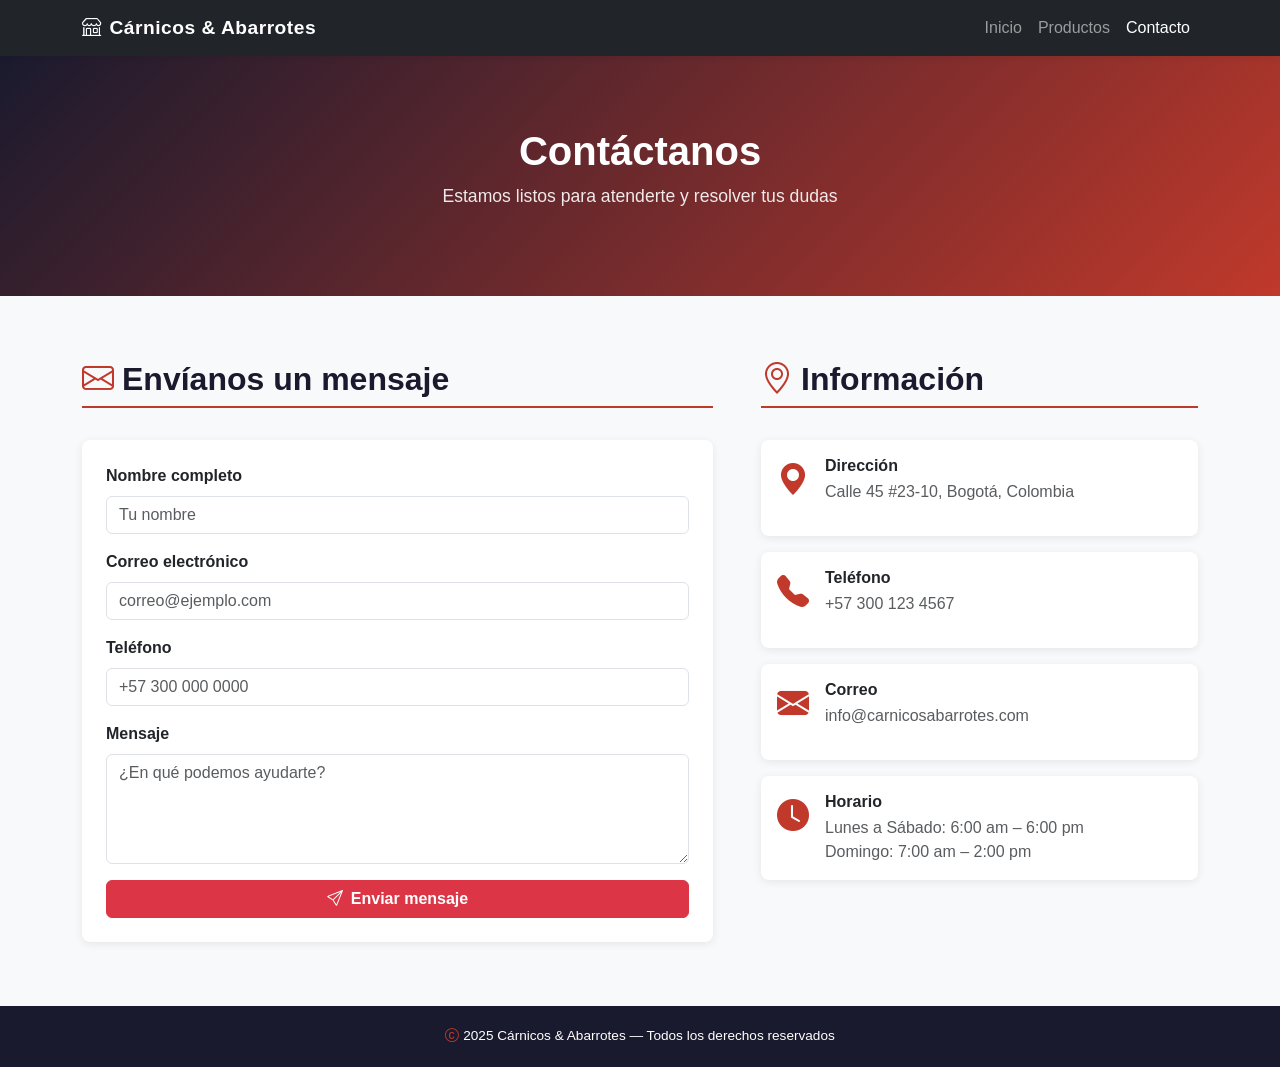
==== contacto.html @ 812d62d0 "feat: Agrega página de contacto" ====
<!DOCTYPE html>
<html lang="es">
<head>
    <meta charset="UTF-8">
    <meta name="viewport" content="width=device-width, initial-scale=1.0">
    <title>Contacto</title>
    <link href="https://cdn.jsdelivr.net/npm/bootstrap@5.3.0/dist/css/bootstrap.min.css" rel="stylesheet">
    <link rel="stylesheet" href="https://cdn.jsdelivr.net/npm/bootstrap-icons@1.11.0/font/bootstrap-icons.css">
    <link rel="stylesheet" href="css/style.css">
</head>
<body>

    <!-- Navbar -->
    <nav class="navbar navbar-expand-lg navbar-dark bg-dark">
        <div class="container">
            <a class="navbar-brand fw-bold" href="index.html">
                <i class="bi bi-shop me-2"></i>Cárnicos & Abarrotes
            </a>
            <button class="navbar-toggler" type="button" data-bs-toggle="collapse" data-bs-target="#navMenu">
                <span class="navbar-toggler-icon"></span>
            </button>
            <div class="collapse navbar-collapse" id="navMenu">
                <ul class="navbar-nav ms-auto">
                    <li class="nav-item"><a class="nav-link" href="index.html">Inicio</a></li>
                    <li class="nav-item"><a class="nav-link" href="productos.html">Productos</a></li>
                    <li class="nav-item"><a class="nav-link active" href="contacto.html">Contacto</a></li>
                </ul>
            </div>
        </div>
    </nav>

    <!-- Hero -->
    <section class="hero text-white text-center">
        <div class="container">
            <h1>Contáctanos</h1>
            <p>Estamos listos para atenderte y resolver tus dudas</p>
        </div>
    </section>

    <!-- Contenido -->
    <section class="section">
        <div class="container">
            <div class="row g-5">

                <!-- Formulario -->
                <div class="col-lg-7">
                    <h2 class="section-title">
                        <i class="bi bi-envelope me-2"></i>Envíanos un mensaje
                    </h2>
                    <div class="card">
                        <div class="card-body p-4">
                            <div class="mb-3">
                                <label class="form-label fw-semibold">Nombre completo</label>
                                <input type="text" class="form-control" placeholder="Tu nombre">
                            </div>
                            <div class="mb-3">
                                <label class="form-label fw-semibold">Correo electrónico</label>
                                <input type="email" class="form-control" placeholder="correo@ejemplo.com">
                            </div>
                            <div class="mb-3">
                                <label class="form-label fw-semibold">Teléfono</label>
                                <input type="tel" class="form-control" placeholder="+57 300 000 0000">
                            </div>
                            <div class="mb-3">
                                <label class="form-label fw-semibold">Mensaje</label>
                                <textarea class="form-control" rows="4" placeholder="¿En qué podemos ayudarte?"></textarea>
                            </div>
                            <button class="btn btn-danger w-100 fw-bold">
                                <i class="bi bi-send me-2"></i>Enviar mensaje
                            </button>
                        </div>
                    </div>
                </div>

                <!-- Info de contacto -->
                <div class="col-lg-5">
                    <h2 class="section-title">
                        <i class="bi bi-geo-alt me-2"></i>Información
                    </h2>

                    <div class="card mb-3">
                        <div class="card-body d-flex align-items-start gap-3">
                            <div class="card-icon red">
                                <i class="bi bi-geo-alt-fill"></i>
                            </div>
                            <div>
                                <h6 class="fw-bold mb-1">Dirección</h6>
                                <p class="text-muted mb-0">Calle 45 #23-10, Bogotá, Colombia</p>
                            </div>
                        </div>
                    </div>

                    <div class="card mb-3">
                        <div class="card-body d-flex align-items-start gap-3">
                            <div class="card-icon red">
                                <i class="bi bi-telephone-fill"></i>
                            </div>
                            <div>
                                <h6 class="fw-bold mb-1">Teléfono</h6>
                                <p class="text-muted mb-0">+57 300 123 4567</p>
                            </div>
                        </div>
                    </div>

                    <div class="card mb-3">
                        <div class="card-body d-flex align-items-start gap-3">
                            <div class="card-icon red">
                                <i class="bi bi-envelope-fill"></i>
                            </div>
                            <div>
                                <h6 class="fw-bold mb-1">Correo</h6>
                                <p class="text-muted mb-0">info@carnicosabarrotes.com</p>
                            </div>
                        </div>
                    </div>

                    <div class="card">
                        <div class="card-body d-flex align-items-start gap-3">
                            <div class="card-icon red">
                                <i class="bi bi-clock-fill"></i>
                            </div>
                            <div>
                                <h6 class="fw-bold mb-1">Horario</h6>
                                <p class="text-muted mb-0">Lunes a Sábado: 6:00 am – 6:00 pm</p>
                                <p class="text-muted mb-0">Domingo: 7:00 am – 2:00 pm</p>
                            </div>
                        </div>
                    </div>
                </div>

            </div>
        </div>
    </section>

    <!-- Footer -->
    <footer class="footer">
        <i class="bi bi-c-circle me-1"></i>2025 Cárnicos & Abarrotes — Todos los derechos reservados
    </footer>

    <script src="https://cdn.jsdelivr.net/npm/bootstrap@5.3.0/dist/js/bootstrap.bundle.min.js"></script>
</body>
</html>
---- css/style.css ----
/* =====================
   VARIABLES Y BASE
===================== */
:root {
    --color-primary:    #c0392b;
    --color-dark:       #1a1a2e;
    --color-light:      #f8f9fa;
    --color-muted:      #6c757d;
    --shadow-sm:        0 2px 8px rgba(0,0,0,0.08);
    --shadow-md:        0 8px 20px rgba(0,0,0,0.12);
    --transition:       0.2s ease;
    --border-radius:    0.5rem;
}

* {
    margin: 0;
    padding: 0;
    box-sizing: border-box;
}

body {
    font-family: 'Segoe UI', sans-serif;
    color: var(--color-dark);
    background-color: var(--color-light);
}

/* =====================
   NAVBAR
===================== */
.navbar {
    box-shadow: var(--shadow-sm);
}

.navbar-brand {
    font-size: 1.2rem;
    letter-spacing: 0.5px;
}

/* =====================
   HERO
===================== */
.hero {
    min-height: 240px;
    display: flex;
    align-items: center;
    background: linear-gradient(135deg, var(--color-dark), var(--color-primary));
}

.hero h1 {
    font-size: 2.5rem;
    font-weight: 700;
}

.hero p {
    font-size: 1.1rem;
    opacity: 0.9;
}

/* =====================
   SECCIONES
===================== */
.section {
    padding: 4rem 0;
}

.section-title {
    font-weight: 700;
    border-bottom: 2px solid var(--color-primary);
    padding-bottom: 0.5rem;
    margin-bottom: 2rem;
}

.section-title i {
    color: var(--color-primary);
}

/* =====================
   CARDS
===================== */
.card {
    border: none;
    border-radius: var(--border-radius);
    box-shadow: var(--shadow-sm);
    transition: transform var(--transition), box-shadow var(--transition);
}

.card:hover {
    transform: translateY(-5px);
    box-shadow: var(--shadow-md);
}

.card-icon {
    font-size: 2rem;
    margin-bottom: 1rem;
}

.card-icon.red     { color: var(--color-primary); }
.card-icon.yellow  { color: #e67e22; }
.card-icon.blue    { color: #2980b9; }
.card-icon.green   { color: #27ae60; }
.card-icon.gray    { color: var(--color-muted); }

/* =====================
   BADGES
===================== */
.badge-available {
    background-color: var(--color-primary);
    color: #fff;
    padding: 0.35em 0.75em;
    border-radius: 50px;
    font-size: 0.75rem;
}

.badge-limited {
    background-color: #e67e22;
    color: #fff;
    padding: 0.35em 0.75em;
    border-radius: 50px;
    font-size: 0.75rem;
}

/* =====================
   FOOTER
===================== */
.footer {
    background-color: var(--color-dark);
    color: #fff;
    text-align: center;
    padding: 1.25rem 0;
    font-size: 0.85rem;
}

.footer i {
    color: var(--color-primary);
}
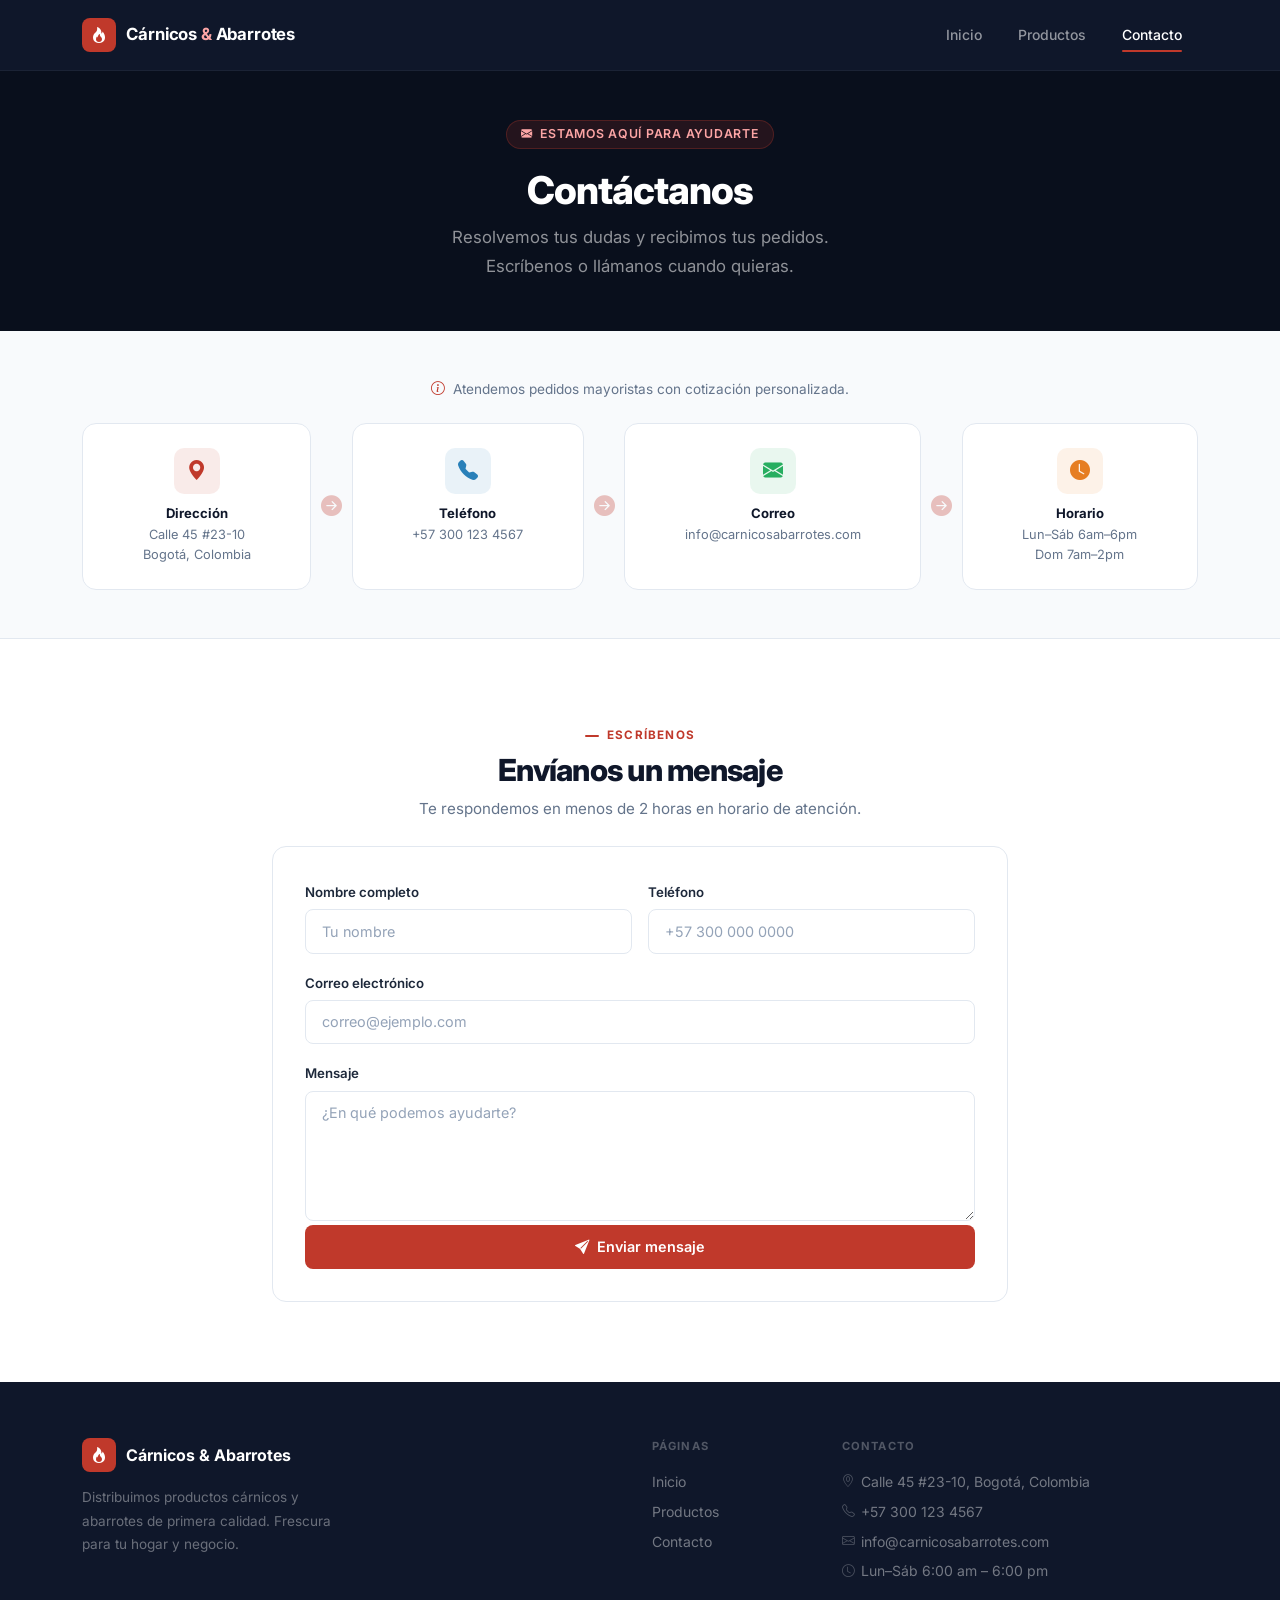
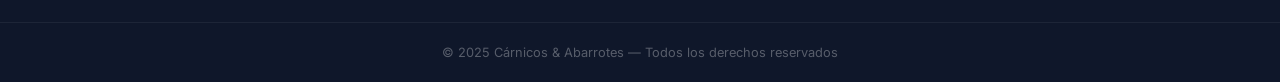
==== commit cab85442: "feat: Documentación" ====
--- a/contacto.html
+++ b/contacto.html
@@ -3,7 +3,7 @@
 <head>
     <meta charset="UTF-8">
     <meta name="viewport" content="width=device-width, initial-scale=1.0">
-    <title>Contacto</title>
+    <title>Contacto — Cárnicos & Abarrotes</title>
     <link href="https://cdn.jsdelivr.net/npm/bootstrap@5.3.0/dist/css/bootstrap.min.css" rel="stylesheet">
     <link rel="stylesheet" href="https://cdn.jsdelivr.net/npm/bootstrap-icons@1.11.0/font/bootstrap-icons.css">
     <link rel="stylesheet" href="css/style.css">
@@ -11,16 +11,17 @@
 <body>
 
     <!-- Navbar -->
-    <nav class="navbar navbar-expand-lg navbar-dark bg-dark">
+    <nav class="navbar navbar-expand-lg navbar-dark">
         <div class="container">
-            <a class="navbar-brand fw-bold" href="index.html">
-                <i class="bi bi-shop me-2"></i>Cárnicos & Abarrotes
+            <a class="navbar-brand" href="index.html">
+                <div class="logo-mark"><i class="bi bi-fire"></i></div>
+                <span class="brand-name">Cárnicos <em>&amp;</em> Abarrotes</span>
             </a>
             <button class="navbar-toggler" type="button" data-bs-toggle="collapse" data-bs-target="#navMenu">
                 <span class="navbar-toggler-icon"></span>
             </button>
             <div class="collapse navbar-collapse" id="navMenu">
-                <ul class="navbar-nav ms-auto">
+                <ul class="navbar-nav ms-auto gap-1">
                     <li class="nav-item"><a class="nav-link" href="index.html">Inicio</a></li>
                     <li class="nav-item"><a class="nav-link" href="productos.html">Productos</a></li>
                     <li class="nav-item"><a class="nav-link active" href="contacto.html">Contacto</a></li>
@@ -29,114 +30,157 @@
         </div>
     </nav>
 
-    <!-- Hero -->
-    <section class="hero text-white text-center">
-        <div class="container">
-            <h1>Contáctanos</h1>
-            <p>Estamos listos para atenderte y resolver tus dudas</p>
+    <!-- Hero con imagen de fondo parallax -->
+    <section class="hero hero-small hero-bg-image"
+             style="background-image: url('https://images.unsplash.com/photo-1555396273-367ea4eb4db5?auto=format&w=1920&q=80');">
+        <div class="parallax-overlay"></div>
+        <div class="container text-center">
+            <div class="hero-content">
+                <div class="hero-eyebrow">
+                    <i class="bi bi-envelope-fill"></i> Estamos aquí para ayudarte
+                </div>
+                <h1>Contáctanos</h1>
+                <p class="hero-subtitle">
+                    Resolvemos tus dudas y recibimos tus pedidos. Escríbenos o llámanos cuando quieras.
+                </p>
+            </div>
         </div>
     </section>
 
-    <!-- Contenido -->
-    <section class="section">
+    <!-- Barra de información horizontal -->
+    <section class="section" style="padding:3rem 0; background-color:#f8fafc; border-bottom:1px solid #e2e8f0;">
         <div class="container">
-            <div class="row g-5">
 
-                <!-- Formulario -->
-                <div class="col-lg-7">
-                    <h2 class="section-title">
-                        <i class="bi bi-envelope me-2"></i>Envíanos un mensaje
-                    </h2>
-                    <div class="card">
-                        <div class="card-body p-4">
-                            <div class="mb-3">
-                                <label class="form-label fw-semibold">Nombre completo</label>
-                                <input type="text" class="form-control" placeholder="Tu nombre">
-                            </div>
-                            <div class="mb-3">
-                                <label class="form-label fw-semibold">Correo electrónico</label>
-                                <input type="email" class="form-control" placeholder="correo@ejemplo.com">
-                            </div>
-                            <div class="mb-3">
-                                <label class="form-label fw-semibold">Teléfono</label>
-                                <input type="tel" class="form-control" placeholder="+57 300 000 0000">
-                            </div>
-                            <div class="mb-3">
-                                <label class="form-label fw-semibold">Mensaje</label>
-                                <textarea class="form-control" rows="4" placeholder="¿En qué podemos ayudarte?"></textarea>
-                            </div>
-                            <button class="btn btn-danger w-100 fw-bold">
-                                <i class="bi bi-send me-2"></i>Enviar mensaje
-                            </button>
-                        </div>
-                    </div>
+            <p class="text-center mb-4" style="font-size:0.85rem; color:var(--muted);">
+                <i class="bi bi-info-circle me-1" style="color:var(--primary);"></i>
+                Atendemos pedidos mayoristas con cotización personalizada.
+            </p>
+
+            <!-- 4 items horizontales con flechas entre ellos -->
+            <div class="d-flex flex-column flex-md-row align-items-stretch gap-2 gap-md-0">
+
+                <div class="info-bar-item flex-fill anim-1">
+                    <div class="icon-wrap icon-red"><i class="bi bi-geo-alt-fill"></i></div>
+                    <h6>Dirección</h6>
+                    <p>Calle 45 #23-10<br>Bogotá, Colombia</p>
                 </div>
 
-                <!-- Info de contacto -->
-                <div class="col-lg-5">
-                    <h2 class="section-title">
-                        <i class="bi bi-geo-alt me-2"></i>Información
-                    </h2>
+                <div class="info-bar-sep d-none d-md-flex">
+                    <i class="bi bi-arrow-right-circle-fill"></i>
+                </div>
 
-                    <div class="card mb-3">
-                        <div class="card-body d-flex align-items-start gap-3">
-                            <div class="card-icon red">
-                                <i class="bi bi-geo-alt-fill"></i>
-                            </div>
-                            <div>
-                                <h6 class="fw-bold mb-1">Dirección</h6>
-                                <p class="text-muted mb-0">Calle 45 #23-10, Bogotá, Colombia</p>
-                            </div>
-                        </div>
-                    </div>
+                <div class="info-bar-item flex-fill anim-2">
+                    <div class="icon-wrap icon-blue"><i class="bi bi-telephone-fill"></i></div>
+                    <h6>Teléfono</h6>
+                    <p>+57 300 123 4567</p>
+                </div>
 
-                    <div class="card mb-3">
-                        <div class="card-body d-flex align-items-start gap-3">
-                            <div class="card-icon red">
-                                <i class="bi bi-telephone-fill"></i>
-                            </div>
-                            <div>
-                                <h6 class="fw-bold mb-1">Teléfono</h6>
-                                <p class="text-muted mb-0">+57 300 123 4567</p>
-                            </div>
-                        </div>
-                    </div>
+                <div class="info-bar-sep d-none d-md-flex">
+                    <i class="bi bi-arrow-right-circle-fill"></i>
+                </div>
 
-                    <div class="card mb-3">
-                        <div class="card-body d-flex align-items-start gap-3">
-                            <div class="card-icon red">
-                                <i class="bi bi-envelope-fill"></i>
-                            </div>
-                            <div>
-                                <h6 class="fw-bold mb-1">Correo</h6>
-                                <p class="text-muted mb-0">info@carnicosabarrotes.com</p>
-                            </div>
-                        </div>
-                    </div>
+                <div class="info-bar-item flex-fill anim-3">
+                    <div class="icon-wrap icon-green"><i class="bi bi-envelope-fill"></i></div>
+                    <h6>Correo</h6>
+                    <p>info@carnicosabarrotes.com</p>
+                </div>
 
-                    <div class="card">
-                        <div class="card-body d-flex align-items-start gap-3">
-                            <div class="card-icon red">
-                                <i class="bi bi-clock-fill"></i>
-                            </div>
-                            <div>
-                                <h6 class="fw-bold mb-1">Horario</h6>
-                                <p class="text-muted mb-0">Lunes a Sábado: 6:00 am – 6:00 pm</p>
-                                <p class="text-muted mb-0">Domingo: 7:00 am – 2:00 pm</p>
-                            </div>
-                        </div>
-                    </div>
+                <div class="info-bar-sep d-none d-md-flex">
+                    <i class="bi bi-arrow-right-circle-fill"></i>
+                </div>
+
+                <div class="info-bar-item flex-fill anim-4">
+                    <div class="icon-wrap icon-yellow"><i class="bi bi-clock-fill"></i></div>
+                    <h6>Horario</h6>
+                    <p>Lun–Sáb 6am–6pm<br>Dom 7am–2pm</p>
                 </div>
 
             </div>
         </div>
     </section>
 
+    <!-- Formulario centrado -->
+    <section class="section">
+        <div class="container">
+            <div class="row justify-content-center">
+                <div class="col-lg-8">
+
+                    <div class="text-center mb-4">
+                        <p class="section-label justify-content-center">Escríbenos</p>
+                        <h2 class="section-title">Envíanos un mensaje</h2>
+                        <p class="section-desc">Te respondemos en menos de 2 horas en horario de atención.</p>
+                    </div>
+
+                    <div class="form-card">
+                        <div class="row g-3">
+                            <div class="col-sm-6">
+                                <label class="form-label">Nombre completo</label>
+                                <input type="text" class="form-control" placeholder="Tu nombre">
+                            </div>
+                            <div class="col-sm-6">
+                                <label class="form-label">Teléfono</label>
+                                <input type="tel" class="form-control" placeholder="+57 300 000 0000">
+                            </div>
+                            <div class="col-12">
+                                <label class="form-label">Correo electrónico</label>
+                                <input type="email" class="form-control" placeholder="correo@ejemplo.com">
+                            </div>
+                            <div class="col-12">
+                                <label class="form-label">Mensaje</label>
+                                <textarea class="form-control" rows="5" placeholder="¿En qué podemos ayudarte?"></textarea>
+                            </div>
+                            <div class="col-12 mt-1">
+                                <button class="btn-red w-100 justify-content-center">
+                                    <i class="bi bi-send-fill"></i> Enviar mensaje
+                                </button>
+                            </div>
+                        </div>
+                    </div>
+
+                </div>
+            </div>
+        </div>
+    </section>
+
     <!-- Footer -->
     <footer class="footer">
-        <i class="bi bi-c-circle me-1"></i>2025 Cárnicos & Abarrotes — Todos los derechos reservados
+        <div class="footer-main">
+            <div class="container">
+                <div class="row g-4">
+                    <div class="col-lg-4 col-md-6">
+                        <a href="index.html" class="footer-brand-link">
+                            <div class="logo-mark"><i class="bi bi-fire"></i></div>
+                            Cárnicos & Abarrotes
+                        </a>
+                        <p class="footer-about">Distribuimos productos cárnicos y abarrotes de primera calidad. Frescura para tu hogar y negocio.</p>
+                    </div>
+                    <div class="col-lg-2 col-md-3 offset-lg-2">
+                        <p class="footer-heading">Páginas</p>
+                        <ul class="footer-links">
+                            <li><a href="index.html">Inicio</a></li>
+                            <li><a href="productos.html">Productos</a></li>
+                            <li><a href="contacto.html">Contacto</a></li>
+                        </ul>
+                    </div>
+                    <div class="col-lg-4 col-md-6">
+                        <p class="footer-heading">Contacto</p>
+                        <ul class="footer-links">
+                            <li><i class="bi bi-geo-alt"></i> Calle 45 #23-10, Bogotá, Colombia</li>
+                            <li><i class="bi bi-telephone"></i> +57 300 123 4567</li>
+                            <li><i class="bi bi-envelope"></i> info@carnicosabarrotes.com</li>
+                            <li><i class="bi bi-clock"></i> Lun–Sáb 6:00 am – 6:00 pm</li>
+                        </ul>
+                    </div>
+                </div>
+            </div>
+        </div>
+        <div class="footer-bottom">
+            <div class="container">
+                &copy; 2025 Cárnicos & Abarrotes — Todos los derechos reservados
+            </div>
+        </div>
     </footer>
 
     <script src="https://cdn.jsdelivr.net/npm/bootstrap@5.3.0/dist/js/bootstrap.bundle.min.js"></script>
 </body>
-</html>+</html>
--- a/css/style.css
+++ b/css/style.css
@@ -1,135 +1,942 @@
-/* =====================
-   VARIABLES Y BASE
+@import url('https://fonts.googleapis.com/css2?family=Inter:wght@400;500;600;700;800&display=swap');
+
+/* =====================
+   VARIABLES
 ===================== */
 :root {
-    --color-primary:    #c0392b;
-    --color-dark:       #1a1a2e;
-    --color-light:      #f8f9fa;
-    --color-muted:      #6c757d;
-    --shadow-sm:        0 2px 8px rgba(0,0,0,0.08);
-    --shadow-md:        0 8px 20px rgba(0,0,0,0.12);
-    --transition:       0.2s ease;
-    --border-radius:    0.5rem;
-}
-
-* {
+    --primary:      #c0392b;
+    --primary-dark: #a93226;
+    --dark:         #0f172a;
+    --dark-2:       #1e293b;
+    --light:        #f8fafc;
+    --muted:        #64748b;
+    --border:       #e2e8f0;
+    --shadow-sm:    0 1px 3px rgba(0,0,0,0.07), 0 1px 2px rgba(0,0,0,0.05);
+    --shadow-md:    0 4px 20px rgba(0,0,0,0.09);
+    --shadow-lg:    0 16px 40px rgba(0,0,0,0.13);
+    --radius:       0.875rem;
+    --radius-sm:    0.5rem;
+    --ease:         cubic-bezier(0.4, 0, 0.2, 1);
+    --t:            0.25s;
+}
+
+* { margin: 0; padding: 0; box-sizing: border-box; }
+
+body {
+    font-family: 'Inter', 'Segoe UI', sans-serif;
+    color: var(--dark);
+    background: #fff;
+    -webkit-font-smoothing: antialiased;
+}
+
+/* =====================
+   NAVBAR
+===================== */
+.navbar {
+    background-color: var(--dark) !important;
+    padding: 0.8rem 0;
+    position: sticky;
+    top: 0;
+    z-index: 1000;
+    border-bottom: 1px solid rgba(255,255,255,0.05);
+}
+
+.logo-mark {
+    width: 34px;
+    height: 34px;
+    background-color: var(--primary);
+    border-radius: 8px;
+    display: flex;
+    align-items: center;
+    justify-content: center;
+    font-size: 1rem;
+    color: #fff;
+    flex-shrink: 0;
+    transition: transform var(--t) var(--ease);
+}
+
+.navbar-brand {
+    display: flex;
+    align-items: center;
+    gap: 0.65rem;
+    font-size: 1.05rem;
+    font-weight: 700;
+    color: #fff !important;
+    letter-spacing: -0.01em;
+    text-decoration: none;
+}
+
+.navbar-brand:hover .logo-mark {
+    transform: rotate(-8deg) scale(1.1);
+}
+
+.brand-name { color: #fff; }
+.brand-name em { font-style: normal; color: #fca5a5; }
+
+.navbar-nav .nav-link {
+    color: rgba(255,255,255,0.55) !important;
+    font-weight: 500;
+    font-size: 0.875rem;
+    padding: 0.45rem 1rem !important;
+    position: relative;
+    transition: color var(--t) var(--ease);
+}
+
+.navbar-nav .nav-link::after {
+    content: '';
+    position: absolute;
+    bottom: 0px;
+    left: 1rem;
+    right: 1rem;
+    height: 2px;
+    background: var(--primary);
+    transform: scaleX(0);
+    border-radius: 2px;
+    transition: transform var(--t) var(--ease);
+}
+
+.navbar-nav .nav-link:hover,
+.navbar-nav .nav-link.active {
+    color: #fff !important;
+}
+
+.navbar-nav .nav-link:hover::after,
+.navbar-nav .nav-link.active::after {
+    transform: scaleX(1);
+}
+
+.navbar-toggler {
+    border: 1px solid rgba(255,255,255,0.2) !important;
+    padding: 0.3rem 0.6rem !important;
+}
+
+.navbar-toggler:focus { box-shadow: none !important; }
+
+/* =====================
+   HERO — PRINCIPAL
+===================== */
+.hero {
+    background-color: var(--dark);
+    min-height: 480px;
+    display: flex;
+    align-items: center;
+    position: relative;
+    overflow: hidden;
+    padding: 4rem 0;
+}
+
+.hero-glow-1,
+.hero-glow-2 {
+    position: absolute;
+    border-radius: 50%;
+    pointer-events: none;
+}
+
+.hero-glow-1 {
+    top: -120px;
+    right: -80px;
+    width: 520px;
+    height: 520px;
+    background: radial-gradient(circle, rgba(192,57,43,0.20) 0%, transparent 65%);
+}
+
+.hero-glow-2 {
+    bottom: -150px;
+    left: -60px;
+    width: 380px;
+    height: 380px;
+    background: radial-gradient(circle, rgba(192,57,43,0.10) 0%, transparent 65%);
+}
+
+.hero-content {
+    position: relative;
+    z-index: 1;
+}
+
+.hero-eyebrow {
+    display: inline-flex;
+    align-items: center;
+    gap: 0.45rem;
+    background: rgba(192,57,43,0.15);
+    color: #fca5a5;
+    border: 1px solid rgba(192,57,43,0.28);
+    padding: 0.28rem 0.9rem;
+    border-radius: 50px;
+    font-size: 0.77rem;
+    font-weight: 600;
+    letter-spacing: 0.06em;
+    text-transform: uppercase;
+    margin-bottom: 1.2rem;
+    animation: fadeInDown 0.5s var(--ease) both;
+}
+
+.hero-eyebrow i { font-size: 0.7rem; }
+
+.hero h1 {
+    font-size: clamp(2rem, 5vw, 3.1rem);
+    font-weight: 800;
+    color: #fff;
+    letter-spacing: -0.03em;
+    line-height: 1.12;
+    margin-bottom: 1rem;
+    animation: fadeInUp 0.55s 0.1s var(--ease) both;
+}
+
+.hero-subtitle {
+    font-size: 1.05rem;
+    color: rgba(255,255,255,0.55);
+    line-height: 1.75;
+    margin: 0 auto 2rem;
+    max-width: 520px;
+    animation: fadeInUp 0.55s 0.2s var(--ease) both;
+}
+
+.hero-actions {
+    display: flex;
+    gap: 0.75rem;
+    flex-wrap: wrap;
+    animation: fadeInUp 0.55s 0.3s var(--ease) both;
+}
+
+.hero-stats {
+    display: flex;
+    gap: 2rem;
+    margin-top: 3rem;
+    padding-top: 2.5rem;
+    border-top: 1px solid rgba(255,255,255,0.07);
+    animation: fadeInUp 0.55s 0.4s var(--ease) both;
+}
+
+.hero-stat-num {
+    font-size: 1.6rem;
+    font-weight: 800;
+    color: #fff;
+    line-height: 1;
+    margin-bottom: 0.2rem;
+}
+
+.hero-stat-num span { color: var(--primary); }
+
+.hero-stat-label {
+    font-size: 0.78rem;
+    color: rgba(255,255,255,0.4);
+    font-weight: 500;
+}
+
+/* HERO — PÁGINAS INTERNAS */
+.hero-small {
+    min-height: 260px;
+    padding: 3rem 0;
+}
+
+.hero-small h1 {
+    font-size: clamp(1.75rem, 4vw, 2.4rem);
+    font-weight: 800;
+    color: #fff;
+    letter-spacing: -0.025em;
+    line-height: 1.15;
+    margin-bottom: 0.65rem;
+    animation: fadeInUp 0.55s var(--ease) both;
+}
+
+.hero-small .hero-subtitle {
+    max-width: 460px;
+    margin: 0 auto;
+    animation: fadeInUp 0.55s 0.15s var(--ease) both;
+}
+
+/* =====================
+   BOTONES
+===================== */
+.btn-red {
+    background-color: var(--primary);
+    color: #fff;
+    border: none;
+    padding: 0.7rem 1.6rem;
+    border-radius: var(--radius-sm);
+    font-weight: 600;
+    font-size: 0.9rem;
+    text-decoration: none;
+    display: inline-flex;
+    align-items: center;
+    gap: 0.45rem;
+    transition: background-color var(--t) var(--ease), transform var(--t) var(--ease), box-shadow var(--t) var(--ease);
+    cursor: pointer;
+}
+
+.btn-red:hover {
+    background-color: var(--primary-dark);
+    color: #fff;
+    transform: translateY(-2px);
+    box-shadow: 0 8px 24px rgba(192,57,43,0.38);
+}
+
+.btn-ghost {
+    background: transparent;
+    color: rgba(255,255,255,0.7);
+    border: 1.5px solid rgba(255,255,255,0.18);
+    padding: 0.7rem 1.5rem;
+    border-radius: var(--radius-sm);
+    font-weight: 500;
+    font-size: 0.9rem;
+    text-decoration: none;
+    display: inline-flex;
+    align-items: center;
+    gap: 0.45rem;
+    transition: all var(--t) var(--ease);
+    cursor: pointer;
+}
+
+.btn-ghost:hover {
+    background: rgba(255,255,255,0.08);
+    color: #fff;
+    border-color: rgba(255,255,255,0.35);
+}
+
+/* =====================
+   SECCIONES
+===================== */
+.section { padding: 5rem 0; }
+
+.section-label {
+    display: inline-flex;
+    align-items: center;
+    gap: 0.5rem;
+    color: var(--primary);
+    font-size: 0.73rem;
+    font-weight: 700;
+    letter-spacing: 0.1em;
+    text-transform: uppercase;
+    margin-bottom: 0.45rem;
+}
+
+.section-label::before {
+    content: '';
+    width: 14px;
+    height: 2px;
+    background: var(--primary);
+    border-radius: 2px;
+    display: inline-block;
+}
+
+.section-title {
+    font-size: clamp(1.5rem, 3vw, 1.9rem);
+    font-weight: 800;
+    color: var(--dark);
+    letter-spacing: -0.025em;
+    border: none;
+    padding: 0;
     margin: 0;
-    padding: 0;
-    box-sizing: border-box;
-}
-
-body {
-    font-family: 'Segoe UI', sans-serif;
-    color: var(--color-dark);
-    background-color: var(--color-light);
-}
-
-/* =====================
-   NAVBAR
-===================== */
-.navbar {
-    box-shadow: var(--shadow-sm);
-}
-
-.navbar-brand {
-    font-size: 1.2rem;
-    letter-spacing: 0.5px;
-}
-
-/* =====================
-   HERO
-===================== */
-.hero {
-    min-height: 240px;
-    display: flex;
-    align-items: center;
-    background: linear-gradient(135deg, var(--color-dark), var(--color-primary));
-}
-
-.hero h1 {
-    font-size: 2.5rem;
+}
+
+.section-desc {
+    font-size: 0.95rem;
+    color: var(--muted);
+    margin-top: 0.5rem;
+    line-height: 1.7;
+}
+
+/* =====================
+   VALUE CARDS (INICIO)
+===================== */
+.value-card {
+    background: #fff;
+    border: 1px solid var(--border);
+    border-radius: var(--radius);
+    padding: 1.75rem 1.6rem;
+    height: 100%;
+    transition: transform var(--t) var(--ease), box-shadow var(--t) var(--ease), border-color var(--t) var(--ease);
+    position: relative;
+    overflow: hidden;
+}
+
+.value-card::before {
+    content: '';
+    position: absolute;
+    top: 0; left: 0; right: 0;
+    height: 3px;
+    background: var(--card-accent, var(--primary));
+    transform: scaleX(0);
+    transform-origin: left;
+    transition: transform var(--t) var(--ease);
+}
+
+.value-card:hover {
+    transform: translateY(-6px);
+    box-shadow: var(--shadow-lg);
+    border-color: transparent;
+}
+
+.value-card:hover::before { transform: scaleX(1); }
+
+.value-card h5 {
+    font-size: 1rem;
     font-weight: 700;
-}
-
-.hero p {
-    font-size: 1.1rem;
-    opacity: 0.9;
-}
-
-/* =====================
-   SECCIONES
-===================== */
-.section {
-    padding: 4rem 0;
-}
-
-.section-title {
-    font-weight: 700;
-    border-bottom: 2px solid var(--color-primary);
-    padding-bottom: 0.5rem;
-    margin-bottom: 2rem;
-}
-
-.section-title i {
-    color: var(--color-primary);
-}
-
-/* =====================
-   CARDS
-===================== */
-.card {
-    border: none;
-    border-radius: var(--border-radius);
-    box-shadow: var(--shadow-sm);
-    transition: transform var(--transition), box-shadow var(--transition);
-}
-
-.card:hover {
+    color: var(--dark);
+    margin-bottom: 0.45rem;
+}
+
+.value-card p {
+    font-size: 0.875rem;
+    color: var(--muted);
+    line-height: 1.65;
+    margin: 0;
+}
+
+/* =====================
+   ICON WRAPS
+===================== */
+.icon-wrap {
+    width: 46px;
+    height: 46px;
+    border-radius: 10px;
+    display: flex;
+    align-items: center;
+    justify-content: center;
+    font-size: 1.25rem;
+    margin-bottom: 1.1rem;
+    flex-shrink: 0;
+}
+
+.icon-red    { background: rgba(192,57,43,0.10);  color: var(--primary); }
+.icon-blue   { background: rgba(41,128,185,0.10);  color: #2980b9; }
+.icon-green  { background: rgba(39,174,96,0.10);   color: #27ae60; }
+.icon-yellow { background: rgba(230,126,34,0.10);  color: #e67e22; }
+.icon-gray   { background: rgba(100,116,139,0.10); color: var(--muted); }
+
+/* =====================
+   PRODUCT CARDS
+===================== */
+.product-card {
+    background: #fff;
+    border: 1px solid var(--border);
+    border-radius: var(--radius);
+    padding: 1.6rem;
+    height: 100%;
+    display: flex;
+    flex-direction: column;
+    gap: 0.65rem;
+    transition: transform var(--t) var(--ease), box-shadow var(--t) var(--ease);
+}
+
+.product-card:hover {
     transform: translateY(-5px);
     box-shadow: var(--shadow-md);
 }
 
-.card-icon {
-    font-size: 2rem;
+.product-card h5 {
+    font-size: 1rem;
+    font-weight: 700;
+    color: var(--dark);
+    margin: 0;
+}
+
+.product-card p {
+    font-size: 0.875rem;
+    color: var(--muted);
+    line-height: 1.65;
+    margin: 0;
+    flex: 1;
+}
+
+/* =====================
+   BADGES
+===================== */
+.badge-available,
+.badge-limited {
+    display: inline-flex;
+    align-items: center;
+    gap: 0.35rem;
+    padding: 0.28em 0.75em;
+    border-radius: 50px;
+    font-size: 0.72rem;
+    font-weight: 600;
+    width: fit-content;
+    margin-top: 0.25rem;
+}
+
+.badge-available::before,
+.badge-limited::before {
+    content: '';
+    width: 5px;
+    height: 5px;
+    border-radius: 50%;
+    display: inline-block;
+}
+
+.badge-available {
+    background: rgba(22,163,74,0.10);
+    color: #15803d;
+}
+
+.badge-available::before { background: #22c55e; }
+
+.badge-limited {
+    background: rgba(217,119,6,0.10);
+    color: #b45309;
+}
+
+.badge-limited::before { background: #f59e0b; }
+
+/* =====================
+   GALLERY
+===================== */
+.gallery-item {
+    background: var(--light);
+    border: 1px solid var(--border);
+    border-radius: var(--radius);
+    padding: 2.5rem 1.5rem 2rem;
+    text-align: center;
+    transition: transform var(--t) var(--ease), box-shadow var(--t) var(--ease), border-color var(--t) var(--ease);
+    cursor: default;
+}
+
+.gallery-item:hover {
+    transform: translateY(-5px);
+    box-shadow: var(--shadow-md);
+    border-color: var(--primary);
+}
+
+.gallery-item i {
+    font-size: 2.4rem;
+    color: var(--primary);
+    display: block;
+    margin-bottom: 0.8rem;
+    transition: transform var(--t) var(--ease);
+}
+
+.gallery-item:hover i {
+    transform: scale(1.15) rotate(-5deg);
+}
+
+.gallery-item p {
+    margin: 0;
+    font-size: 0.875rem;
+    font-weight: 600;
+    color: var(--dark-2);
+}
+
+/* =====================
+   FORM (CONTACTO)
+===================== */
+.form-card {
+    background: #fff;
+    border: 1px solid var(--border);
+    border-radius: var(--radius);
+    padding: 2rem;
+}
+
+.form-control,
+textarea.form-control {
+    border: 1.5px solid var(--border);
+    border-radius: var(--radius-sm);
+    padding: 0.65rem 1rem;
+    font-size: 0.9rem;
+    font-family: 'Inter', sans-serif;
+    background: #fff;
+    color: var(--dark);
+    transition: border-color var(--t) var(--ease), box-shadow var(--t) var(--ease);
+}
+
+.form-control:focus,
+textarea.form-control:focus {
+    border-color: var(--primary);
+    box-shadow: 0 0 0 3px rgba(192,57,43,0.12);
+    outline: none;
+}
+
+.form-control::placeholder { color: #94a3b8; }
+
+.form-label {
+    font-size: 0.83rem;
+    font-weight: 600;
+    color: var(--dark-2);
+    margin-bottom: 0.4rem;
+}
+
+/* =====================
+   INFO CARDS (CONTACTO)
+===================== */
+.info-card {
+    background: #fff;
+    border: 1px solid var(--border);
+    border-radius: var(--radius);
+    padding: 1.2rem 1.4rem;
+    display: flex;
+    align-items: flex-start;
+    gap: 1rem;
+    margin-bottom: 0.875rem;
+    transition: transform var(--t) var(--ease), box-shadow var(--t) var(--ease);
+}
+
+.info-card:last-child { margin-bottom: 0; }
+
+.info-card:hover {
+    transform: translateX(5px);
+    box-shadow: var(--shadow-sm);
+}
+
+.info-card h6 {
+    font-size: 0.875rem;
+    font-weight: 700;
+    color: var(--dark);
+    margin-bottom: 0.2rem;
+}
+
+.info-card p {
+    font-size: 0.85rem;
+    color: var(--muted);
+    margin: 0;
+    line-height: 1.6;
+}
+
+/* =====================
+   FOOTER
+===================== */
+.footer {
+    background: var(--dark);
+    color: rgba(255,255,255,0.45);
+}
+
+.footer-main { padding: 3.5rem 0 2rem; }
+
+.footer-brand-link {
+    display: flex;
+    align-items: center;
+    gap: 0.6rem;
+    font-size: 1rem;
+    font-weight: 700;
+    color: #fff;
+    text-decoration: none;
+    margin-bottom: 0.85rem;
+}
+
+.footer-brand-link:hover { color: #fff; }
+
+.footer-about {
+    font-size: 0.85rem;
+    line-height: 1.75;
+    color: rgba(255,255,255,0.38);
+    max-width: 260px;
+}
+
+.footer-heading {
+    font-size: 0.7rem;
+    font-weight: 700;
+    text-transform: uppercase;
+    letter-spacing: 0.1em;
+    color: rgba(255,255,255,0.28);
     margin-bottom: 1rem;
 }
 
-.card-icon.red     { color: var(--color-primary); }
-.card-icon.yellow  { color: #e67e22; }
-.card-icon.blue    { color: #2980b9; }
-.card-icon.green   { color: #27ae60; }
-.card-icon.gray    { color: var(--color-muted); }
-
-/* =====================
-   BADGES
-===================== */
-.badge-available {
-    background-color: var(--color-primary);
+.footer-links {
+    list-style: none;
+    padding: 0;
+    margin: 0;
+}
+
+.footer-links li {
+    margin-bottom: 0.55rem;
+    font-size: 0.875rem;
+    color: rgba(255,255,255,0.42);
+    display: flex;
+    align-items: center;
+    gap: 0.4rem;
+}
+
+.footer-links a {
+    color: rgba(255,255,255,0.42);
+    text-decoration: none;
+    transition: color var(--t) var(--ease);
+}
+
+.footer-links a:hover { color: #fff; }
+
+.footer-links i { font-size: 0.8rem; color: rgba(255,255,255,0.25); }
+
+.footer-bottom {
+    border-top: 1px solid rgba(255,255,255,0.06);
+    padding: 1.25rem 0;
+    font-size: 0.8rem;
+    text-align: center;
+    color: rgba(255,255,255,0.3);
+}
+
+/* =====================
+   ANIMACIONES
+===================== */
+@keyframes fadeInUp {
+    from { opacity: 0; transform: translateY(20px); }
+    to   { opacity: 1; transform: translateY(0); }
+}
+
+@keyframes fadeInDown {
+    from { opacity: 0; transform: translateY(-12px); }
+    to   { opacity: 1; transform: translateY(0); }
+}
+
+.anim-1 { animation: fadeInUp 0.55s 0.05s var(--ease) both; }
+.anim-2 { animation: fadeInUp 0.55s 0.15s var(--ease) both; }
+.anim-3 { animation: fadeInUp 0.55s 0.25s var(--ease) both; }
+.anim-4 { animation: fadeInUp 0.55s 0.35s var(--ease) both; }
+
+/* =====================
+   PARALLAX / BANNER
+===================== */
+.parallax-section {
+    position: relative;
+    min-height: 380px;
+    background-attachment: fixed;
+    background-size: cover;
+    background-position: center;
+    display: flex;
+    align-items: center;
+    overflow: hidden;
+}
+
+@media (max-width: 768px) {
+    .parallax-section { background-attachment: scroll; }
+}
+
+.parallax-overlay {
+    position: absolute;
+    inset: 0;
+    background: rgba(8, 13, 24, 0.74);
+    z-index: 0;
+}
+
+.parallax-content {
+    position: relative;
+    z-index: 1;
+}
+
+.parallax-quote {
+    font-size: clamp(1.65rem, 3.5vw, 2.5rem);
+    font-weight: 800;
     color: #fff;
-    padding: 0.35em 0.75em;
-    border-radius: 50px;
-    font-size: 0.75rem;
-}
-
-.badge-limited {
-    background-color: #e67e22;
+    letter-spacing: -0.025em;
+    line-height: 1.2;
+}
+
+.parallax-quote em {
+    font-style: normal;
+    color: #fca5a5;
+}
+
+.parallax-sub {
+    color: rgba(255,255,255,0.52);
+    font-size: 1rem;
+    line-height: 1.75;
+}
+
+.parallax-rule {
+    width: 36px;
+    height: 3px;
+    background: var(--primary);
+    border-radius: 2px;
+    margin: 1.1rem 0;
+}
+
+.parallax-section-sm {
+    min-height: 260px;
+}
+
+/* =====================
+   VALUE CARDS — HORIZONTAL
+===================== */
+.value-card-h {
+    display: flex;
+    align-items: flex-start;
+    gap: 1.1rem;
+    background: #fff;
+    border: 1px solid var(--border);
+    border-radius: var(--radius);
+    padding: 1.35rem 1.5rem;
+    position: relative;
+    overflow: hidden;
+    transition: transform var(--t) var(--ease), box-shadow var(--t) var(--ease), border-color var(--t) var(--ease);
+}
+
+.value-card-h::before {
+    content: '';
+    position: absolute;
+    left: 0; top: 0; bottom: 0;
+    width: 3px;
+    background: var(--card-accent, var(--primary));
+    transform: scaleY(0);
+    transform-origin: top;
+    transition: transform var(--t) var(--ease);
+}
+
+.value-card-h:hover {
+    transform: translateX(6px);
+    box-shadow: var(--shadow-md);
+    border-color: transparent;
+}
+
+.value-card-h:hover::before { transform: scaleY(1); }
+
+.value-card-h .icon-wrap { margin-bottom: 0; flex-shrink: 0; }
+
+.value-card-h h5 {
+    font-size: 0.95rem;
+    font-weight: 700;
+    color: var(--dark);
+    margin-bottom: 0.25rem;
+}
+
+.value-card-h p {
+    font-size: 0.855rem;
+    color: var(--muted);
+    line-height: 1.6;
+    margin: 0;
+}
+
+/* =====================
+   PRODUCT CARD DESTACADO
+===================== */
+.product-card-featured {
+    padding: 2rem;
+    border-left: 3px solid var(--primary);
+    flex: 1;
+}
+
+.product-card-featured h5 { font-size: 1.2rem; }
+.product-card-featured p  { font-size: 0.925rem; }
+
+/* =====================
+   GALLERY — VARIADOS
+===================== */
+.gallery-item-wide {
+    padding: 3.25rem 2rem;
+    height: 100%;
+}
+
+.gallery-item-wide i { font-size: 3rem; }
+
+/* =====================
+   SECTION LABEL — DERECHA
+===================== */
+.section-label.label-end { justify-content: flex-end; }
+
+/* =====================
+   SIDEBAR STICKY BLOCK
+===================== */
+.sticky-block {
+    position: sticky;
+    top: 88px;
+}
+
+/* =====================
+   SECTION DIVIDER CON ICONO CENTRAL
+===================== */
+.section-divider {
+    display: flex;
+    align-items: center;
+    gap: 1rem;
+    margin: 2rem 0;
+}
+
+.divider-rule {
+    flex: 1;
+    height: 1px;
+    background: var(--border);
+}
+
+.divider-badge {
+    width: 46px;
+    height: 46px;
+    background: var(--primary);
+    border-radius: 50%;
+    display: flex;
+    align-items: center;
+    justify-content: center;
     color: #fff;
-    padding: 0.35em 0.75em;
-    border-radius: 50px;
-    font-size: 0.75rem;
-}
-
-/* =====================
-   FOOTER
-===================== */
-.footer {
-    background-color: var(--color-dark);
-    color: #fff;
+    font-size: 1.2rem;
+    flex-shrink: 0;
+    box-shadow: 0 0 0 6px rgba(192,57,43,0.10);
+}
+
+/* =====================
+   GALERÍA — 2 COL + CENTRO
+===================== */
+.gallery-center-col {
+    display: flex;
+    flex-direction: column;
+    align-items: center;
+    justify-content: center;
+    gap: 1rem;
+}
+
+.gallery-center-icon {
+    width: 40px;
+    height: 40px;
+    border-radius: 50%;
+    background: var(--light);
+    border: 1.5px solid var(--border);
+    display: flex;
+    align-items: center;
+    justify-content: center;
+    color: var(--primary);
+    font-size: 1rem;
+}
+
+/* =====================
+   INFO BAR HORIZONTAL (CONTACTO)
+===================== */
+.info-bar-item {
+    background: #fff;
+    border: 1px solid var(--border);
+    border-radius: var(--radius);
+    padding: 1.5rem 1rem;
     text-align: center;
-    padding: 1.25rem 0;
-    font-size: 0.85rem;
-}
-
-.footer i {
-    color: var(--color-primary);
-}+    transition: transform var(--t) var(--ease), box-shadow var(--t) var(--ease);
+}
+
+.info-bar-item:hover {
+    transform: translateY(-3px);
+    box-shadow: var(--shadow-sm);
+}
+
+.info-bar-item .icon-wrap {
+    margin: 0 auto 0.75rem;
+}
+
+.info-bar-item h6 {
+    font-size: 0.82rem;
+    font-weight: 700;
+    color: var(--dark);
+    margin-bottom: 0.2rem;
+}
+
+.info-bar-item p {
+    font-size: 0.8rem;
+    color: var(--muted);
+    margin: 0;
+    line-height: 1.55;
+}
+
+.info-bar-sep {
+    color: var(--primary);
+    font-size: 1.3rem;
+    opacity: 0.3;
+    padding: 0 0.6rem;
+    flex-shrink: 0;
+    align-self: center;
+}
+
+/* =====================
+   HERO CON IMAGEN (PARALLAX)
+===================== */
+.hero-bg-image {
+    background-attachment: fixed;
+    background-size: cover;
+    background-position: center;
+}
+
+@media (max-width: 768px) {
+    .hero-bg-image { background-attachment: scroll; }
+}
+
+.hero-bg-image .hero-glow-1,
+.hero-bg-image .hero-glow-2 { display: none; }
